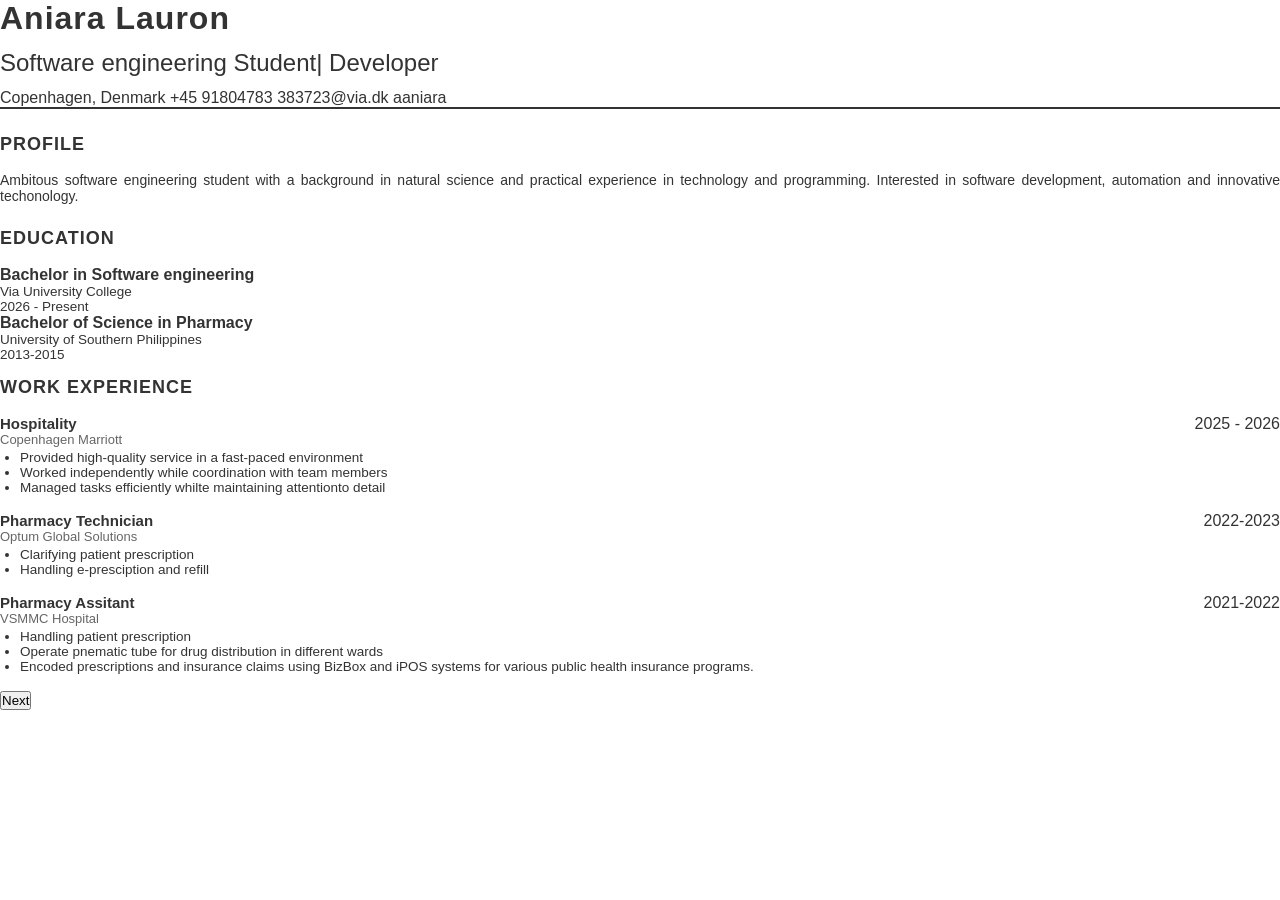
==== index.html @ 1add5328 "change name of resume" ====
<!doctype html>
<html lang="en">
  <head>
    <meta charset="UTF-8" />
    <meta name="viewport" content="width=device-width, initial-scale=1.0" />
    <title>Resume</title>
    <link rel="stylesheet" href="style.css" />

  <style>
     * { 
      box-sizing: : border-box;
      margin: 0;
      padding: 0;
     }
     
    body {
      font-family: Arial, sans-serif;
      backgroud: #f2f2f2;
      color: #333;
      light-height: 1.5;
    }
    resume {
      width: 210mm;
      min-height: 297mm;
      margin: 30px auto;
      background: white;
      padding: 25px 45px;
      box-shadow: 0 0 10px rgba(0, 0, 0, 0.15)
    }
    /*HEADER*/
    .header {
      border-bottom: 2px solid #333;
      padding-bottom_20px;
      margin-bottom: 25px;
    }
    .header h1 {
      font-size: 32px;
      letter-spacing: 1px;
      margin-bottom: 12px;

    }
    .header h2 {
      font-size; 17px;
      font-weight: normal;
      margin-bottom: 12px;
    }
    .contact {
      font-size: 13px;
      font-weight: normal;
      margin-bottom: 12px;
    }
    .contact {
      font-size: 13px;
      color: #555;
    }
    .contact span{
      margin-right: 15px;
    }
    /*SECTIOND*/
    .section {
      margin-bottom: 24px;
    }
    .section-tittle {
      font-size: 18px;
      text-transform: uppercase;
      letter-spacing: 1px;
      border-bottm: 1px solid #999;
      padding-bottom: 5px;
      margin-bottom: 12px;
    }
    /*PROFILE*/
    .profile {
      font-size: 14px;
      text-align: justify;
  }
/*EXPERIENCE*/
.job {
  margin-bottom: 17px;
}
.job-header {
    display: flex;
    justify-content: space-between;
    margin-bottom: 3px;
}
.job-tittle {
    font-weight: bold;
    font-size: 15px;
}
.company{
    font-size: 13px;
    color: #666;
}
.job ul {
    margin-left: 20px;
    font-size: 13.5px;
}
/*EDUCATION*/
.education {
    margin-bottom: 15px;
}
.education-tittle {
    font-weight: bold;
    font.size: 15px;
}
.education p {
  font-size: 13.5px
}
/*SKILS*/
.skilss {
    display: grid;
    grid-template-colums: 1fr 1fr;
    gap: 8px;
    font-size: 13.5px;
}
/*PROJECT*/
.project {
    margin-bottom: 12px;
}
.project p {
    font-size: 13.5px;
}
/*PRINT*/
@media print {
  body {
    background: white;
  }
.resume {
    margin: 0;
    box-shadow: none;
    width: 210mm;
    min-height: 297mm;
    }
}
 </style>
 </head>
 <body>
    <div class="resume">
      <!--HEADER-->
    <div class="header">
      <h1> Aniara Lauron </h1>
      <h2>Software engineering Student| Developer</h2>

      <div class=""contact">
      <span>Copenhagen, Denmark</span>
      <span>+45 91804783</span>
      <span>383723@via.dk</span>
      <span>aaniara</span>
      </div>
    </div>

    <!--PROFILE-->
    <div class="section">
      <h3 class="section-tittle">Profile</h3>

      <p class="profile">
        Ambitous software engineering student with a background in natural science and practical experience in technology and programming.
        Interested in software development, automation and innovative techonology.
      </p>
    </div>
    <!--EDUCATION-->
    <div class="section">
      <h3 class="section-tittle">Education</h3>

      <div class="education">
        <div class="education-tittle">
          Bachelor in Software engineering
    </div>
    <p>Via University College</p>
    <p>2026 - Present</p>

    <div class="education">
      <div class="education-tittle">
        Bachelor of Science in Pharmacy
    </div>
    <p>University of Southern Philippines</p>
    <p>2013-2015</p>
    </div>
    </div>
    
    <!--EXPERIENCE-->
    <div class="section">
      <h3 class="section-tittle">Work experience</h3>
    
      <div class="job">
        <div class="job-header">
          <div>
            <div class="job-tittle">Hospitality</div>
            <div class="company">Copenhagen Marriott</div>
            </div>
            <div class="date">
                2025 - 2026
                </div>
              </div>
              <ul>
                <li>Provided high-quality service in a fast-paced environment</li>
                <li>Worked independently while coordination with team members</li>
                <li>Managed tasks efficiently whilte maintaining attentionto detail</li>
              </ul>
              </div>

          <div class="job">
            <div class="job-header">
            <div>
          <div class="job-tittle">Pharmacy Technician</div>
          <div class="company">Optum Global Solutions</div>
          </div>
          <div class="date">
              2022-2023
        </div>
        </div>
        <ul>
          <li>Clarifying patient prescription</li>
          <li>Handling e-presciption and refill</li>
        </ul>
      </div>
   <div class="job">
            <div class="job-header">
            <div>
          <div class="job-tittle">Pharmacy Assitant</div>
          <div class="company">VSMMC Hospital</div>
          </div>
          <div class="date">
              2021-2022
        </div>
        </div>
        <ul>
          <li>Handling patient prescription</li>
          <li>Operate pnematic tube for drug distribution in different wards</li>
          <li> Encoded prescriptions and insurance claims using BizBox and iPOS systems for various public health insurance programs.</li>
        </ul>
      </div>
      <a href="page2.html"><button type="button">Next</button></a>
    </style>
  </head>
  </body>
</html>
---- style.css ----
.project-list {
  display: flex;
  flex-direction: column;
  gap: 20px;
}

.project {
  padding: 20px;
  border: 1px solid #ccc;
  border-radius: 10px;
  background: white;
}

.project h2 {
  margin-bottom: 8px;
}

.project p {
  margin-bottom: 8px;
}
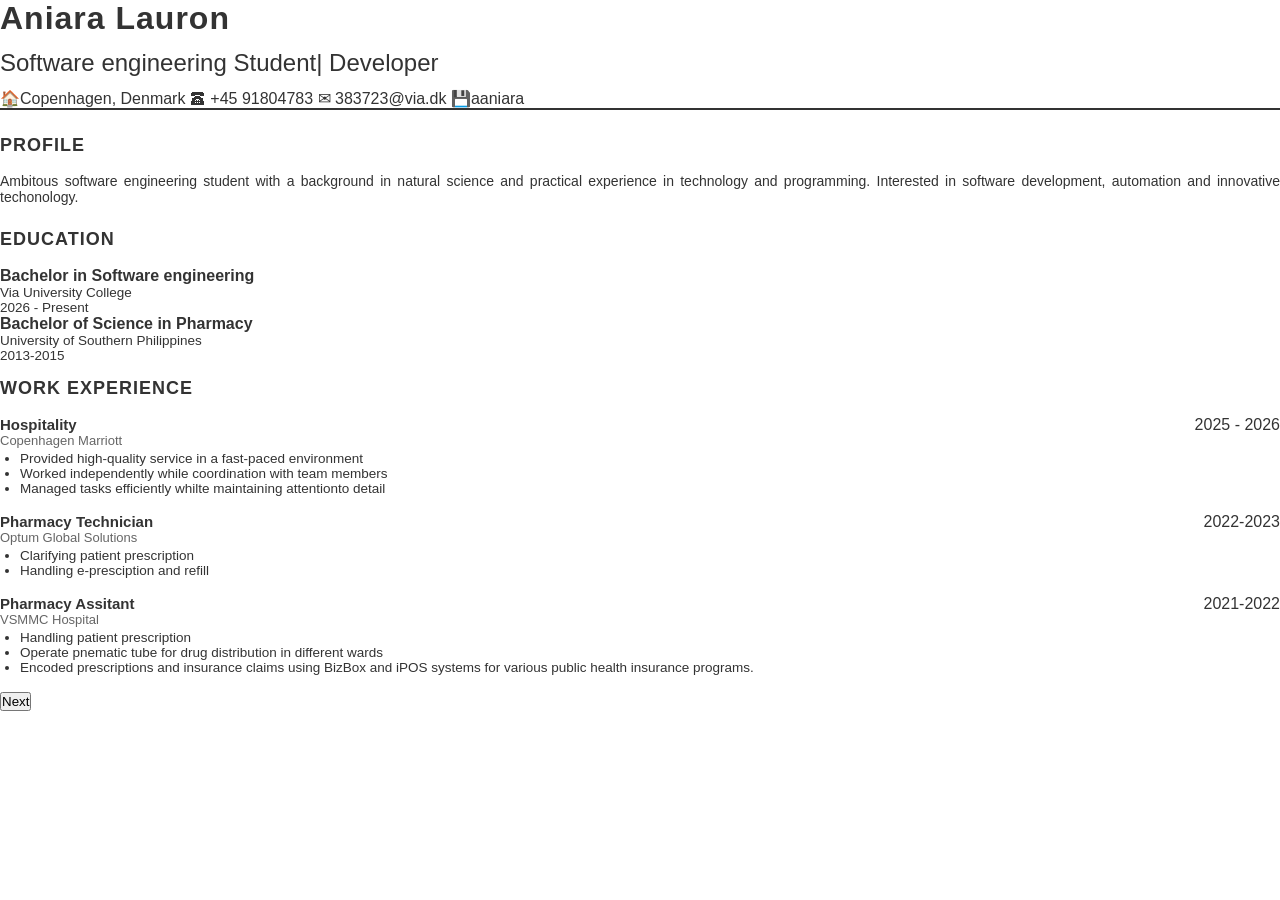
==== commit 127e9310: "Change emojis" ====
--- a/index.html
+++ b/index.html
@@ -141,10 +141,10 @@
       <h2>Software engineering Student| Developer</h2>
 
       <div class=""contact">
-      <span>Copenhagen, Denmark</span>
-      <span>+45 91804783</span>
-      <span>383723@via.dk</span>
-      <span>aaniara</span>
+      <span>🏠Copenhagen, Denmark</span>
+      <span>🕿 +45 91804783</span>
+      <span>✉ 383723@via.dk</span>
+      <span>💾aaniara</span>
       </div>
     </div>
 
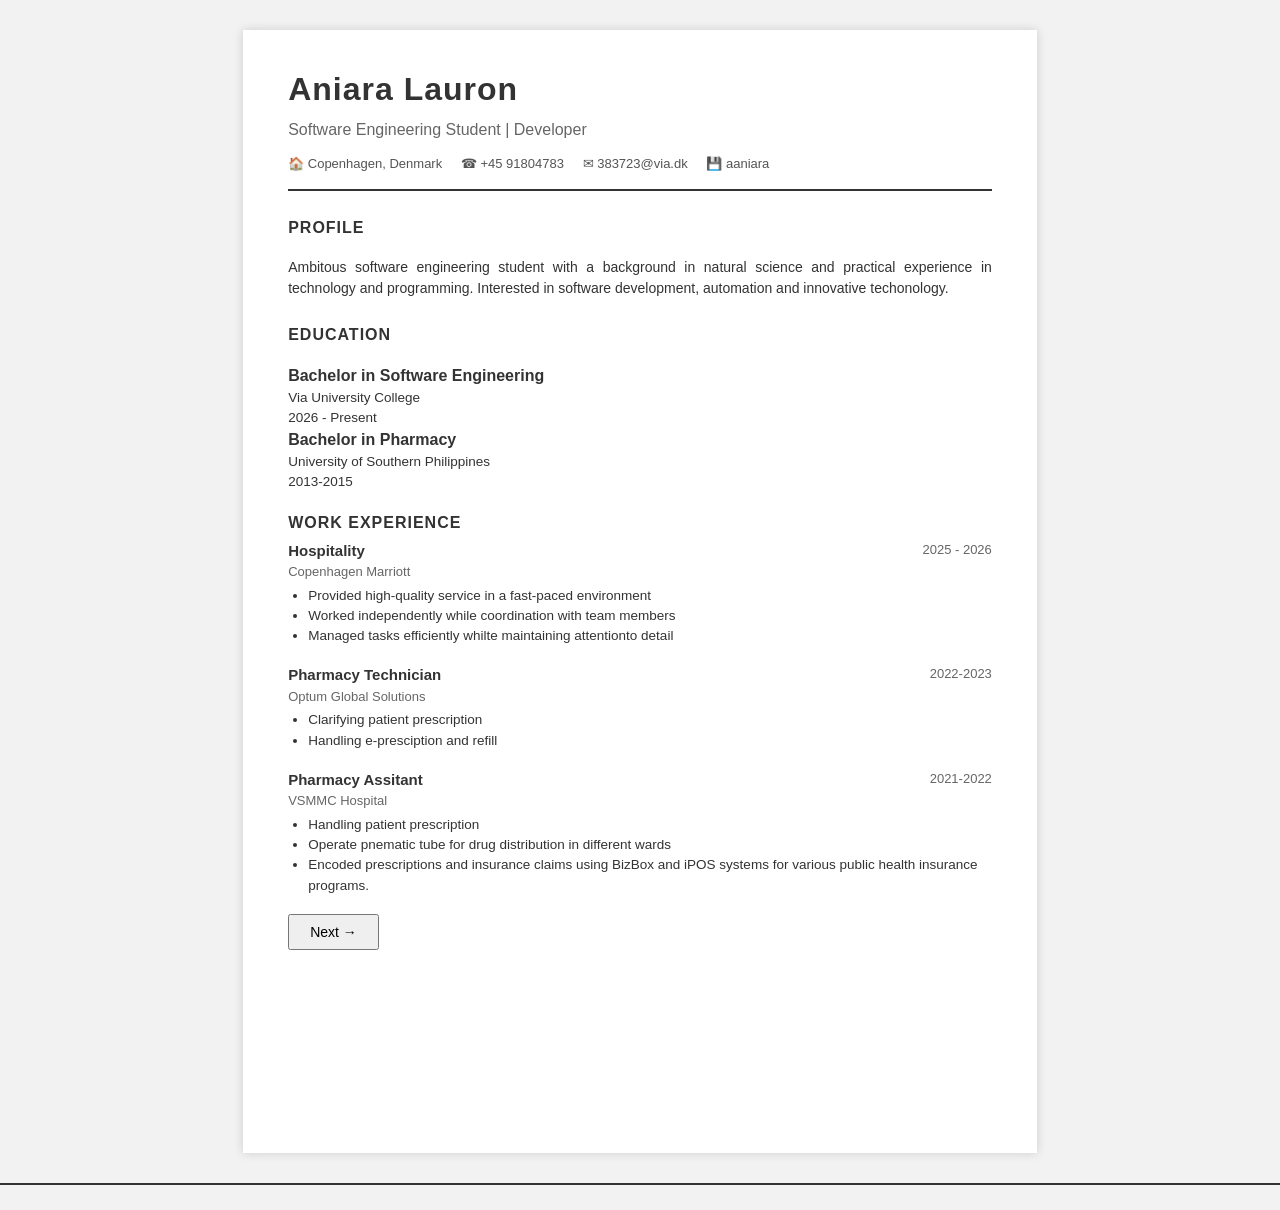
==== commit 047a8f21: "Pages upgrades" ====
--- a/index.html
+++ b/index.html
@@ -30,7 +30,7 @@
     /*HEADER*/
     .header {
       border-bottom: 2px solid #333;
-      padding-bottom_20px;
+      padding-bottom 20px;
       margin-bottom: 25px;
     }
     .header h1 {
@@ -40,23 +40,23 @@
 
     }
     .header h2 {
-      font-size; 17px;
+      font-size; 18px;
       font-weight: normal;
       margin-bottom: 12px;
     }
-    .contact {
-      font-size: 13px;
-      font-weight: normal;
-      margin-bottom: 12px;
+
+    .header h3 {
+      font-size: 16px;
     }
     .contact {
       font-size: 13px;
       color: #555;
+      margin-bottom: 12px;
     }
     .contact span{
       margin-right: 15px;
     }
-    /*SECTIOND*/
+    /*SECTION*/
     .section {
       margin-bottom: 24px;
     }
@@ -106,7 +106,7 @@
   font-size: 13.5px
 }
 /*SKILS*/
-.skilss {
+.skills {
     display: grid;
     grid-template-colums: 1fr 1fr;
     gap: 8px;
@@ -119,6 +119,12 @@
 .project p {
     font-size: 13.5px;
 }
+ /*BUTTON*/
+ button {
+    padding: 8px 20px;
+    font-size: 14px;
+    cursor: pointer;
+ }
 /*PRINT*/
 @media print {
   body {
@@ -137,16 +143,25 @@
     <div class="resume">
       <!--HEADER-->
     <div class="header">
-      <h1> Aniara Lauron </h1>
-      <h2>Software engineering Student| Developer</h2>
-
-      <div class=""contact">
-      <span>🏠Copenhagen, Denmark</span>
-      <span>🕿 +45 91804783</span>
-      <span>✉ 383723@via.dk</span>
-      <span>💾aaniara</span>
-      </div>
-    </div>
+     <body>
+
+<div class="page">
+
+    <header>
+        <h1>Aniara Lauron</h1>
+        <p class="subtitle">
+            Software Engineering Student | Developer
+        </p>
+
+        <div class="contact">
+            <span>🏠 Copenhagen, Denmark</span>
+            <span>☎ +45 91804783</span>
+            <span>✉ 383723@via.dk</span>
+            <span>💾 aaniara</span>
+        </div>
+    </header>
+
+    <div class="top-line"></div>
 
     <!--PROFILE-->
     <div class="section">
@@ -163,14 +178,14 @@
 
       <div class="education">
         <div class="education-tittle">
-          Bachelor in Software engineering
+          Bachelor in Software Engineering
     </div>
     <p>Via University College</p>
     <p>2026 - Present</p>
 
     <div class="education">
       <div class="education-tittle">
-        Bachelor of Science in Pharmacy
+        Bachelor in Pharmacy
     </div>
     <p>University of Southern Philippines</p>
     <p>2013-2015</p>
@@ -179,12 +194,12 @@
     
     <!--EXPERIENCE-->
     <div class="section">
-      <h3 class="section-tittle">Work experience</h3>
+      <h3 class="section-title">Work experience</h3>
     
       <div class="job">
         <div class="job-header">
           <div>
-            <div class="job-tittle">Hospitality</div>
+            <div class="job-title">Hospitality</div>
             <div class="company">Copenhagen Marriott</div>
             </div>
             <div class="date">
@@ -201,7 +216,7 @@
           <div class="job">
             <div class="job-header">
             <div>
-          <div class="job-tittle">Pharmacy Technician</div>
+          <div class="job-title">Pharmacy Technician</div>
           <div class="company">Optum Global Solutions</div>
           </div>
           <div class="date">
@@ -216,7 +231,7 @@
    <div class="job">
             <div class="job-header">
             <div>
-          <div class="job-tittle">Pharmacy Assitant</div>
+          <div class="job-title">Pharmacy Assitant</div>
           <div class="company">VSMMC Hospital</div>
           </div>
           <div class="date">
@@ -229,8 +244,10 @@
           <li> Encoded prescriptions and insurance claims using BizBox and iPOS systems for various public health insurance programs.</li>
         </ul>
       </div>
-      <a href="page2.html"><button type="button">Next</button></a>
-    </style>
-  </head>
+      <link rel="stylesheet" href="style.css">
+      <a href="page2.html">
+        <button type="button">Next →</button>
+    </a>
+    </div>
   </body>
 </html>
--- a/style.css
+++ b/style.css
@@ -1,20 +1,222 @@
-.project-list {
-  display: flex;
-  flex-direction: column;
-  gap: 20px;
-}
+* {
+  box-sizing: border-box;
+  margin: 0;
+  padding: 0;
+  }
+
+body {
+font-family: Arial, sans-serif;
+background: #f2f2f2;
+color: #333;
+line-height: 1.5;
+}
+
+/* MAIN PAGE */
+.page {
+width: 210mm;
+min-height: 297mm;
+margin: 30px auto;
+padding: 35px 45px;
+background: white;
+box-shadow: 0 0 10px rgba(0, 0, 0, 0.15);
+}
+
+/* HEADER */
+
+.page header {
+margin-bottom: 15px;
+}
+
+.page header h1 {
+font-size: 32px;
+letter-spacing: 1px;
+margin-bottom: 5px;
+}
+
+.subtitle {
+font-size: 16px;
+color: #666;
+}
+
+/* LINES */
+
+.top-line {
+border-bottom: 2px solid #333;
+margin-bottom: 25px;
+}
+
+.section-line {
+border-bottom: 1px solid #999;
+margin-bottom: 15px;
+}
+
+.bottom-line {
+border-bottom: 1px solid #999;
+margin-top: 25px;
+margin-bottom: 15px;
+}
+
+/* SECTION TITLES */
+
+.section-title {
+font-size: 18px;
+text-transform: uppercase;
+letter-spacing: 1px;
+margin-bottom: 5px;
+}
+
+/* PROFILE */
+
+.profile {
+font-size: 14px;
+text-align: justify;
+}
+
+/* CONTACT */
+
+.contact {
+font-size: 13px;
+color: #555;
+margin-top: 12px;
+}
+
+.contact span {
+margin-right: 15px;
+}
+
+/* EDUCATION */
+
+.education {
+margin-bottom: 18px;
+}
+
+.education-title {
+font-weight: bold;
+font-size: 15px;
+}
+
+.education p {
+font-size: 13.5px;
+}
+
+/* EXPERIENCE */
+
+.job {
+margin-bottom: 18px;
+}
+
+.job-header {
+display: flex;
+justify-content: space-between;
+margin-bottom: 4px;
+}
+
+.job-title {
+font-weight: bold;
+font-size: 15px;
+}
+
+.company {
+font-size: 13px;
+color: #666;
+}
+
+.date {
+font-size: 13px;
+color: #666;
+}
+
+.job ul {
+margin-left: 20px;
+font-size: 13.5px;
+}
+
+/* PROJECTS */
 
 .project {
-  padding: 20px;
-  border: 1px solid #ccc;
-  border-radius: 10px;
-  background: white;
-}
-
-.project h2 {
-  margin-bottom: 8px;
-}
-
-.project p {
-  margin-bottom: 8px;
-}
+margin-bottom: 20px;
+}
+
+.project h3 {
+font-size: 16px;
+margin-bottom: 4px;
+}
+
+.technologies {
+font-size: 13px;
+margin-bottom: 5px;
+}
+
+.project ul {
+margin-left: 20px;
+font-size: 13.5px;
+}
+
+.project li {
+margin-bottom: 3px;
+}
+
+/* NAVIGATION */
+
+.navigation {
+display: flex;
+justify-content: space-between;
+margin-top: 15px;
+}
+
+.nav-button {
+display: inline-block;
+padding: 8px 18px;
+border: 1px solid #333;
+color: #333;
+text-decoration: none;
+font-size: 14px;
+}
+
+.nav-button:hover {
+background: #333;
+color: white;
+}
+
+/* PRINT */
+
+@media print {
+
+```
+body {
+    background: white;
+}
+
+.page {
+    margin: 0;
+    box-shadow: none;
+    width: 210mm;
+    min-height: 297mm;
+}
+
+.navigation {
+    display: none;
+}
+
+.skills-list,
+.experience-list {
+margin-left: 20px;
+font-size: 13.5px;
+}
+.page3 .section {
+    margin-bottom: 35px;
+}
+
+.skills-list li,
+.experience-list li {
+margin-bottom: 10px;
+}
+
+.skills-list strong,
+.experience-list strong {
+font-weight: bold;
+}
+
+```
+
+}
--- a/style.css
+++ b/style.css
@@ -1,20 +1,222 @@
-.project-list {
-  display: flex;
-  flex-direction: column;
-  gap: 20px;
-}
+* {
+  box-sizing: border-box;
+  margin: 0;
+  padding: 0;
+  }
+
+body {
+font-family: Arial, sans-serif;
+background: #f2f2f2;
+color: #333;
+line-height: 1.5;
+}
+
+/* MAIN PAGE */
+.page {
+width: 210mm;
+min-height: 297mm;
+margin: 30px auto;
+padding: 35px 45px;
+background: white;
+box-shadow: 0 0 10px rgba(0, 0, 0, 0.15);
+}
+
+/* HEADER */
+
+.page header {
+margin-bottom: 15px;
+}
+
+.page header h1 {
+font-size: 32px;
+letter-spacing: 1px;
+margin-bottom: 5px;
+}
+
+.subtitle {
+font-size: 16px;
+color: #666;
+}
+
+/* LINES */
+
+.top-line {
+border-bottom: 2px solid #333;
+margin-bottom: 25px;
+}
+
+.section-line {
+border-bottom: 1px solid #999;
+margin-bottom: 15px;
+}
+
+.bottom-line {
+border-bottom: 1px solid #999;
+margin-top: 25px;
+margin-bottom: 15px;
+}
+
+/* SECTION TITLES */
+
+.section-title {
+font-size: 18px;
+text-transform: uppercase;
+letter-spacing: 1px;
+margin-bottom: 5px;
+}
+
+/* PROFILE */
+
+.profile {
+font-size: 14px;
+text-align: justify;
+}
+
+/* CONTACT */
+
+.contact {
+font-size: 13px;
+color: #555;
+margin-top: 12px;
+}
+
+.contact span {
+margin-right: 15px;
+}
+
+/* EDUCATION */
+
+.education {
+margin-bottom: 18px;
+}
+
+.education-title {
+font-weight: bold;
+font-size: 15px;
+}
+
+.education p {
+font-size: 13.5px;
+}
+
+/* EXPERIENCE */
+
+.job {
+margin-bottom: 18px;
+}
+
+.job-header {
+display: flex;
+justify-content: space-between;
+margin-bottom: 4px;
+}
+
+.job-title {
+font-weight: bold;
+font-size: 15px;
+}
+
+.company {
+font-size: 13px;
+color: #666;
+}
+
+.date {
+font-size: 13px;
+color: #666;
+}
+
+.job ul {
+margin-left: 20px;
+font-size: 13.5px;
+}
+
+/* PROJECTS */
 
 .project {
-  padding: 20px;
-  border: 1px solid #ccc;
-  border-radius: 10px;
-  background: white;
-}
-
-.project h2 {
-  margin-bottom: 8px;
-}
-
-.project p {
-  margin-bottom: 8px;
-}
+margin-bottom: 20px;
+}
+
+.project h3 {
+font-size: 16px;
+margin-bottom: 4px;
+}
+
+.technologies {
+font-size: 13px;
+margin-bottom: 5px;
+}
+
+.project ul {
+margin-left: 20px;
+font-size: 13.5px;
+}
+
+.project li {
+margin-bottom: 3px;
+}
+
+/* NAVIGATION */
+
+.navigation {
+display: flex;
+justify-content: space-between;
+margin-top: 15px;
+}
+
+.nav-button {
+display: inline-block;
+padding: 8px 18px;
+border: 1px solid #333;
+color: #333;
+text-decoration: none;
+font-size: 14px;
+}
+
+.nav-button:hover {
+background: #333;
+color: white;
+}
+
+/* PRINT */
+
+@media print {
+
+```
+body {
+    background: white;
+}
+
+.page {
+    margin: 0;
+    box-shadow: none;
+    width: 210mm;
+    min-height: 297mm;
+}
+
+.navigation {
+    display: none;
+}
+
+.skills-list,
+.experience-list {
+margin-left: 20px;
+font-size: 13.5px;
+}
+.page3 .section {
+    margin-bottom: 35px;
+}
+
+.skills-list li,
+.experience-list li {
+margin-bottom: 10px;
+}
+
+.skills-list strong,
+.experience-list strong {
+font-weight: bold;
+}
+
+```
+
+}
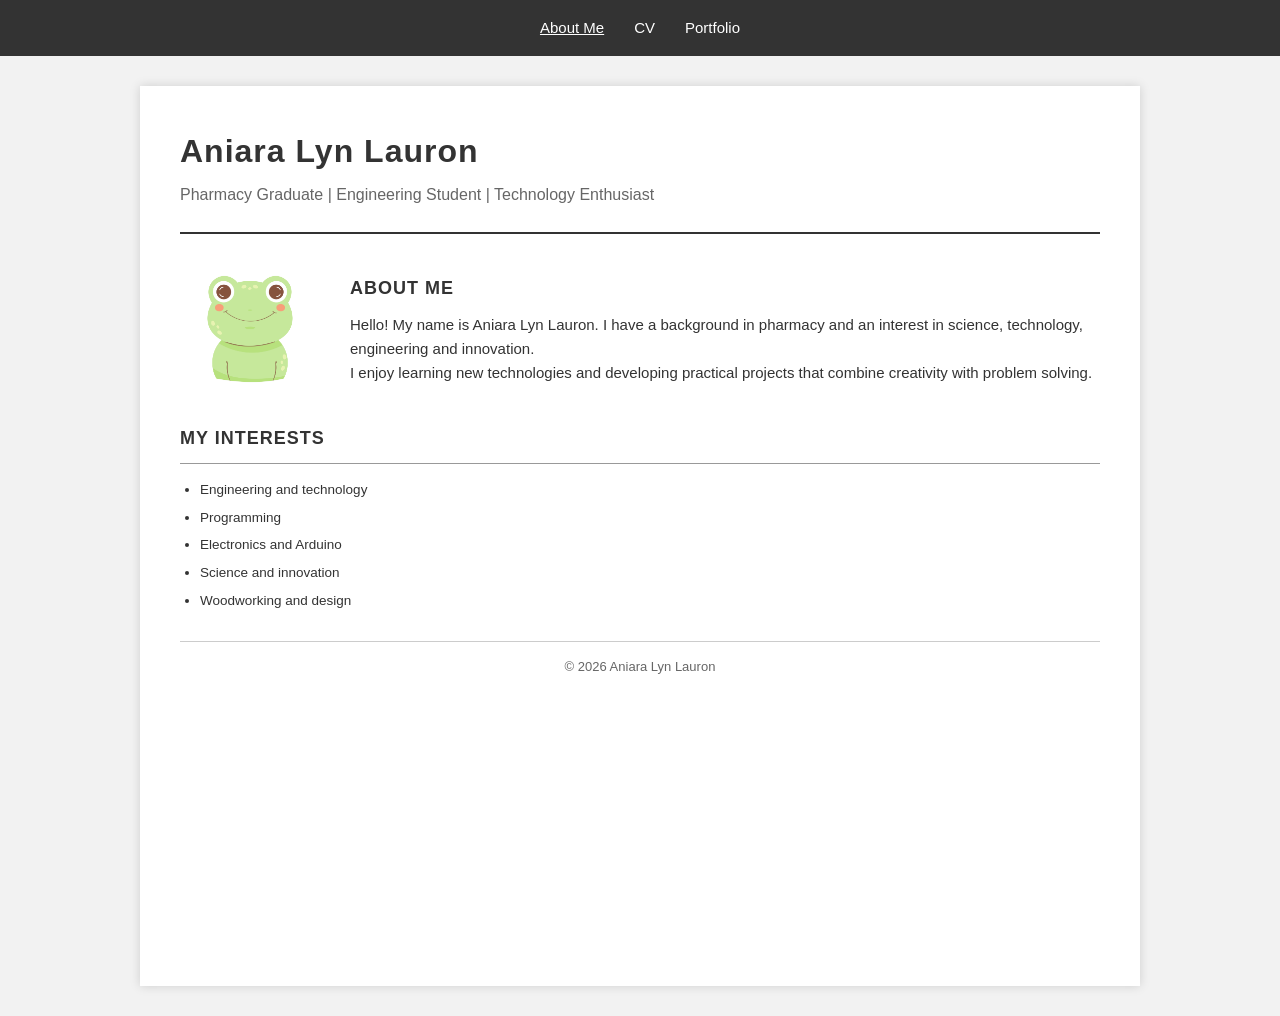
==== commit 4495abdc: "images updated" ====
--- a/index.html
+++ b/index.html
@@ -3,251 +3,72 @@
   <head>
     <meta charset="UTF-8" />
     <meta name="viewport" content="width=device-width, initial-scale=1.0" />
-    <title>Resume</title>
+
+    <title>About Me - Aniara Lauron</title>
+
     <link rel="stylesheet" href="style.css" />
+  </head>
 
-  <style>
-     * { 
-      box-sizing: : border-box;
-      margin: 0;
-      padding: 0;
-     }
-     
-    body {
-      font-family: Arial, sans-serif;
-      backgroud: #f2f2f2;
-      color: #333;
-      light-height: 1.5;
-    }
-    resume {
-      width: 210mm;
-      min-height: 297mm;
-      margin: 30px auto;
-      background: white;
-      padding: 25px 45px;
-      box-shadow: 0 0 10px rgba(0, 0, 0, 0.15)
-    }
-    /*HEADER*/
-    .header {
-      border-bottom: 2px solid #333;
-      padding-bottom 20px;
-      margin-bottom: 25px;
-    }
-    .header h1 {
-      font-size: 32px;
-      letter-spacing: 1px;
-      margin-bottom: 12px;
+  <body>
+    <nav class="navbar">
+      <ul>
+        <li>
+          <a href="index.html" class="active">About Me</a>
+        </li>
+        <li>
+          <a href="cv.html">CV</a>
+        </li>
+        <li>
+          <a href="portfolio.html">Portfolio</a>
+        </li>
+      </ul>
+    </nav>
 
-    }
-    .header h2 {
-      font-size; 18px;
-      font-weight: normal;
-      margin-bottom: 12px;
-    }
+    <main class="page">
+      <header>
+        <h1>Aniara Lyn Lauron</h1>
 
-    .header h3 {
-      font-size: 16px;
-    }
-    .contact {
-      font-size: 13px;
-      color: #555;
-      margin-bottom: 12px;
-    }
-    .contact span{
-      margin-right: 15px;
-    }
-    /*SECTION*/
-    .section {
-      margin-bottom: 24px;
-    }
-    .section-tittle {
-      font-size: 18px;
-      text-transform: uppercase;
-      letter-spacing: 1px;
-      border-bottm: 1px solid #999;
-      padding-bottom: 5px;
-      margin-bottom: 12px;
-    }
-    /*PROFILE*/
-    .profile {
-      font-size: 14px;
-      text-align: justify;
-  }
-/*EXPERIENCE*/
-.job {
-  margin-bottom: 17px;
-}
-.job-header {
-    display: flex;
-    justify-content: space-between;
-    margin-bottom: 3px;
-}
-.job-tittle {
-    font-weight: bold;
-    font-size: 15px;
-}
-.company{
-    font-size: 13px;
-    color: #666;
-}
-.job ul {
-    margin-left: 20px;
-    font-size: 13.5px;
-}
-/*EDUCATION*/
-.education {
-    margin-bottom: 15px;
-}
-.education-tittle {
-    font-weight: bold;
-    font.size: 15px;
-}
-.education p {
-  font-size: 13.5px
-}
-/*SKILS*/
-.skills {
-    display: grid;
-    grid-template-colums: 1fr 1fr;
-    gap: 8px;
-    font-size: 13.5px;
-}
-/*PROJECT*/
-.project {
-    margin-bottom: 12px;
-}
-.project p {
-    font-size: 13.5px;
-}
- /*BUTTON*/
- button {
-    padding: 8px 20px;
-    font-size: 14px;
-    cursor: pointer;
- }
-/*PRINT*/
-@media print {
-  body {
-    background: white;
-  }
-.resume {
-    margin: 0;
-    box-shadow: none;
-    width: 210mm;
-    min-height: 297mm;
-    }
-}
- </style>
- </head>
- <body>
-    <div class="resume">
-      <!--HEADER-->
-    <div class="header">
-     <body>
+        <p class="subtitle">
+          Pharmacy Graduate | Engineering Student | Technology Enthusiast
+        </p>
+      </header>
 
-<div class="page">
+      <div class="top-line"></div>
 
-    <header>
-        <h1>Aniara Lauron</h1>
-        <p class="subtitle">
-            Software Engineering Student | Developer
-        </p>
+      <section class="profile">
+        <img src="images/photo.jpg" alt="Profile photo" class="profile-image" />
 
-        <div class="contact">
-            <span>🏠 Copenhagen, Denmark</span>
-            <span>☎ +45 91804783</span>
-            <span>✉ 383723@via.dk</span>
-            <span>💾 aaniara</span>
+        <div class="profile-text">
+          <h2 class="section-title">About Me</h2>
+
+          <p>
+            Hello! My name is Aniara Lyn Lauron. I have a background in pharmacy
+            and an interest in science, technology, engineering and innovation.
+          </p>
+
+          <p>
+            I enjoy learning new technologies and developing practical projects
+            that combine creativity with problem solving.
+          </p>
         </div>
-    </header>
+      </section>
 
-    <div class="top-line"></div>
+      <section>
+        <h2 class="section-title">My Interests</h2>
 
-    <!--PROFILE-->
-    <div class="section">
-      <h3 class="section-tittle">Profile</h3>
+        <div class="section-line"></div>
 
-      <p class="profile">
-        Ambitous software engineering student with a background in natural science and practical experience in technology and programming.
-        Interested in software development, automation and innovative techonology.
-      </p>
-    </div>
-    <!--EDUCATION-->
-    <div class="section">
-      <h3 class="section-tittle">Education</h3>
-
-      <div class="education">
-        <div class="education-tittle">
-          Bachelor in Software Engineering
-    </div>
-    <p>Via University College</p>
-    <p>2026 - Present</p>
-
-    <div class="education">
-      <div class="education-tittle">
-        Bachelor in Pharmacy
-    </div>
-    <p>University of Southern Philippines</p>
-    <p>2013-2015</p>
-    </div>
-    </div>
-    
-    <!--EXPERIENCE-->
-    <div class="section">
-      <h3 class="section-title">Work experience</h3>
-    
-      <div class="job">
-        <div class="job-header">
-          <div>
-            <div class="job-title">Hospitality</div>
-            <div class="company">Copenhagen Marriott</div>
-            </div>
-            <div class="date">
-                2025 - 2026
-                </div>
-              </div>
-              <ul>
-                <li>Provided high-quality service in a fast-paced environment</li>
-                <li>Worked independently while coordination with team members</li>
-                <li>Managed tasks efficiently whilte maintaining attentionto detail</li>
-              </ul>
-              </div>
-
-          <div class="job">
-            <div class="job-header">
-            <div>
-          <div class="job-title">Pharmacy Technician</div>
-          <div class="company">Optum Global Solutions</div>
-          </div>
-          <div class="date">
-              2022-2023
-        </div>
-        </div>
-        <ul>
-          <li>Clarifying patient prescription</li>
-          <li>Handling e-presciption and refill</li>
+        <ul class="skills-list">
+          <li>Engineering and technology</li>
+          <li>Programming</li>
+          <li>Electronics and Arduino</li>
+          <li>Science and innovation</li>
+          <li>Woodworking and design</li>
         </ul>
-      </div>
-   <div class="job">
-            <div class="job-header">
-            <div>
-          <div class="job-title">Pharmacy Assitant</div>
-          <div class="company">VSMMC Hospital</div>
-          </div>
-          <div class="date">
-              2021-2022
-        </div>
-        </div>
-        <ul>
-          <li>Handling patient prescription</li>
-          <li>Operate pnematic tube for drug distribution in different wards</li>
-          <li> Encoded prescriptions and insurance claims using BizBox and iPOS systems for various public health insurance programs.</li>
-        </ul>
-      </div>
-      <link rel="stylesheet" href="style.css">
-      <a href="page2.html">
-        <button type="button">Next →</button>
-    </a>
-    </div>
+      </section>
+      <footer>
+        <p>&copy; 2026 Aniara Lyn Lauron</p>
+      </footer>
+    </main>
   </body>
 </html>
--- a/style.css
+++ b/style.css
@@ -1,222 +1,371 @@
+/* =========================
+   RESET
+========================= */
+
 * {
   box-sizing: border-box;
   margin: 0;
   padding: 0;
-  }
+}
+
+html {
+  scroll-behavior: smooth;
+}
 
 body {
-font-family: Arial, sans-serif;
-background: #f2f2f2;
-color: #333;
-line-height: 1.5;
-}
-
-/* MAIN PAGE */
+  font-family: Arial, sans-serif;
+  background: #f2f2f2;
+  color: #333;
+  line-height: 1.6;
+}
+
+/* =========================
+   NAVIGATION
+========================= */
+
+.navbar {
+  background: #333;
+  padding: 15px 20px;
+}
+
+.navbar ul {
+  list-style: none;
+  display: flex;
+  justify-content: center;
+  gap: 30px;
+}
+
+.navbar a {
+  color: white;
+  text-decoration: none;
+  font-size: 15px;
+}
+
+.navbar a:hover,
+.navbar a.active {
+  text-decoration: underline;
+}
+
+/* =========================
+   MAIN PAGE
+========================= */
+
 .page {
-width: 210mm;
-min-height: 297mm;
-margin: 30px auto;
-padding: 35px 45px;
-background: white;
-box-shadow: 0 0 10px rgba(0, 0, 0, 0.15);
-}
-
-/* HEADER */
-
-.page header {
-margin-bottom: 15px;
-}
-
-.page header h1 {
-font-size: 32px;
-letter-spacing: 1px;
-margin-bottom: 5px;
+  width: 90%;
+  max-width: 1000px;
+  min-height: 100vh;
+  margin: 30px auto;
+  padding: 40px;
+  background: white;
+  box-shadow: 0 0 10px rgba(0, 0, 0, 0.15);
+}
+
+/* =========================
+   HEADER
+========================= */
+
+header {
+  margin-bottom: 25px;
+}
+
+header h1 {
+  font-size: 32px;
+  letter-spacing: 1px;
+  margin-bottom: 5px;
 }
 
 .subtitle {
-font-size: 16px;
-color: #666;
-}
-
-/* LINES */
+  font-size: 16px;
+  color: #666;
+}
+
+/* =========================
+   LINES
+========================= */
 
 .top-line {
-border-bottom: 2px solid #333;
-margin-bottom: 25px;
+  border-bottom: 2px solid #333;
+  margin-bottom: 25px;
 }
 
 .section-line {
-border-bottom: 1px solid #999;
-margin-bottom: 15px;
+  border-bottom: 1px solid #999;
+  margin-bottom: 15px;
 }
 
 .bottom-line {
-border-bottom: 1px solid #999;
-margin-top: 25px;
-margin-bottom: 15px;
-}
-
-/* SECTION TITLES */
+  border-bottom: 1px solid #999;
+  margin-top: 25px;
+  margin-bottom: 15px;
+}
+
+/* =========================
+   SECTION TITLES
+========================= */
 
 .section-title {
-font-size: 18px;
-text-transform: uppercase;
-letter-spacing: 1px;
-margin-bottom: 5px;
-}
-
-/* PROFILE */
+  font-size: 18px;
+  text-transform: uppercase;
+  letter-spacing: 1px;
+  margin-bottom: 10px;
+}
+
+/* =========================
+   INDEX
+========================= */
 
 .profile {
-font-size: 14px;
-text-align: justify;
-}
-
-/* CONTACT */
+  display: flex;
+  align-items: center;
+  gap: 30px;
+  margin-bottom: 25px;
+}
+
+.profile-image {
+  width: 140px;
+  height: 140px;
+  object-fit: cover;
+  border-radius: 50%;
+}
+
+.profile-text {
+  flex: 1;
+}
+
+.profile-text p {
+  font-size: 15px;
+}
+
+/* =========================
+   CONTACT
+========================= */
 
 .contact {
-font-size: 13px;
-color: #555;
-margin-top: 12px;
+  font-size: 13px;
+  color: #555;
+  margin-top: 12px;
 }
 
 .contact span {
-margin-right: 15px;
-}
-
-/* EDUCATION */
+  margin-right: 15px;
+}
+
+/* =========================
+   EDUCATION
+========================= */
 
 .education {
-margin-bottom: 18px;
+  margin-bottom: 18px;
 }
 
 .education-title {
-font-weight: bold;
-font-size: 15px;
+  font-weight: bold;
+  font-size: 15px;
 }
 
 .education p {
-font-size: 13.5px;
-}
-
-/* EXPERIENCE */
+  font-size: 13.5px;
+}
+
+/* =========================
+   EXPERIENCE
+========================= */
 
 .job {
-margin-bottom: 18px;
+  margin-bottom: 18px;
 }
 
 .job-header {
-display: flex;
-justify-content: space-between;
-margin-bottom: 4px;
+  display: flex;
+  justify-content: space-between;
+  gap: 20px;
+  margin-bottom: 4px;
 }
 
 .job-title {
-font-weight: bold;
-font-size: 15px;
-}
-
-.company {
-font-size: 13px;
-color: #666;
-}
-
+  font-weight: bold;
+  font-size: 15px;
+}
+
+.company,
 .date {
-font-size: 13px;
-color: #666;
+  font-size: 13px;
+  color: #666;
 }
 
 .job ul {
-margin-left: 20px;
-font-size: 13.5px;
-}
-
-/* PROJECTS */
+  margin-left: 20px;
+  font-size: 13.5px;
+}
+
+/* =========================
+   SKILLS
+========================= */
+
+.skills-list {
+  margin-left: 20px;
+  font-size: 13.5px;
+}
+
+.skills-list li {
+  margin-bottom: 6px;
+}
+
+/* =========================
+   PROJECTS
+========================= */
+
+/* GRID is used here */
+.projects-grid {
+  display: grid;
+  grid-template-columns: repeat(2, 1fr);
+  gap: 25px;
+}
 
 .project {
-margin-bottom: 20px;
+  border: 1px solid #ddd;
+  padding: 20px;
+  background: #fafafa;
+}
+
+.project img {
+  width: 100%;
+  height: 180px;
+  object-fit: cover;
+  margin-bottom: 15px;
 }
 
 .project h3 {
-font-size: 16px;
-margin-bottom: 4px;
+  font-size: 18px;
+  margin-bottom: 8px;
+}
+
+.project p {
+  font-size: 14px;
+  margin-bottom: 8px;
 }
 
 .technologies {
-font-size: 13px;
-margin-bottom: 5px;
-}
-
-.project ul {
-margin-left: 20px;
-font-size: 13.5px;
-}
-
-.project li {
-margin-bottom: 3px;
-}
-
-/* NAVIGATION */
-
-.navigation {
-display: flex;
-justify-content: space-between;
-margin-top: 15px;
-}
-
-.nav-button {
-display: inline-block;
-padding: 8px 18px;
-border: 1px solid #333;
-color: #333;
-text-decoration: none;
-font-size: 14px;
-}
-
-.nav-button:hover {
-background: #333;
-color: white;
-}
-
-/* PRINT */
+  font-size: 13px;
+  margin-bottom: 10px;
+}
+
+.project-link {
+  color: #333;
+  font-weight: bold;
+}
+
+/* =========================
+   FOOTER
+========================= */
+
+footer {
+  text-align: center;
+  margin-top: 30px;
+  padding-top: 15px;
+  border-top: 1px solid #ccc;
+  font-size: 13px;
+  color: #666;
+}
+
+/* =========================
+   RESPONSIVE - TABLET
+   768px
+========================= */
+
+@media (max-width: 768px) {
+  .page {
+    width: 95%;
+    padding: 30px;
+    margin: 20px auto;
+  }
+
+  .projects-grid {
+    grid-template-columns: 1fr;
+  }
+
+  .profile {
+    gap: 20px;
+  }
+
+  .navbar ul {
+    gap: 20px;
+  }
+}
+
+/* =========================
+   RESPONSIVE - MOBILE
+   375px
+========================= */
+
+@media (max-width: 375px) {
+  body {
+    background: white;
+  }
+
+  .navbar {
+    padding: 12px;
+  }
+
+  .navbar ul {
+    flex-direction: column;
+    align-items: center;
+    gap: 10px;
+  }
+
+  .page {
+    width: 90%;
+    margin: 0;
+    padding: 20px;
+    box-shadow: none;
+    max-width: 1000px;
+  }
+
+  header h1 {
+    font-size: 26px;
+  }
+
+  .profile {
+    flex-direction: column;
+    text-align: center;
+  }
+
+  .profile-image {
+    width: 110px;
+    height: 110px;
+  }
+
+  .job-header {
+    flex-direction: column;
+    gap: 0;
+  }
+
+  .projects-grid {
+    display: grid;
+    grid-template-columns: repeat(2, 1fr);
+  }
+
+  .project img {
+    height: 160px;
+  }
+}
+
+/* =========================
+   PRINT
+========================= */
 
 @media print {
-
-```
-body {
+  body {
     background: white;
-}
-
-.page {
+  }
+
+  .page {
+    width: 100%;
     margin: 0;
     box-shadow: none;
-    width: 210mm;
-    min-height: 297mm;
-}
-
-.navigation {
+  }
+
+  .navbar {
     display: none;
-}
-
-.skills-list,
-.experience-list {
-margin-left: 20px;
-font-size: 13.5px;
-}
-.page3 .section {
-    margin-bottom: 35px;
-}
-
-.skills-list li,
-.experience-list li {
-margin-bottom: 10px;
-}
-
-.skills-list strong,
-.experience-list strong {
-font-weight: bold;
-}
-
-```
-
-}
+  }
+}
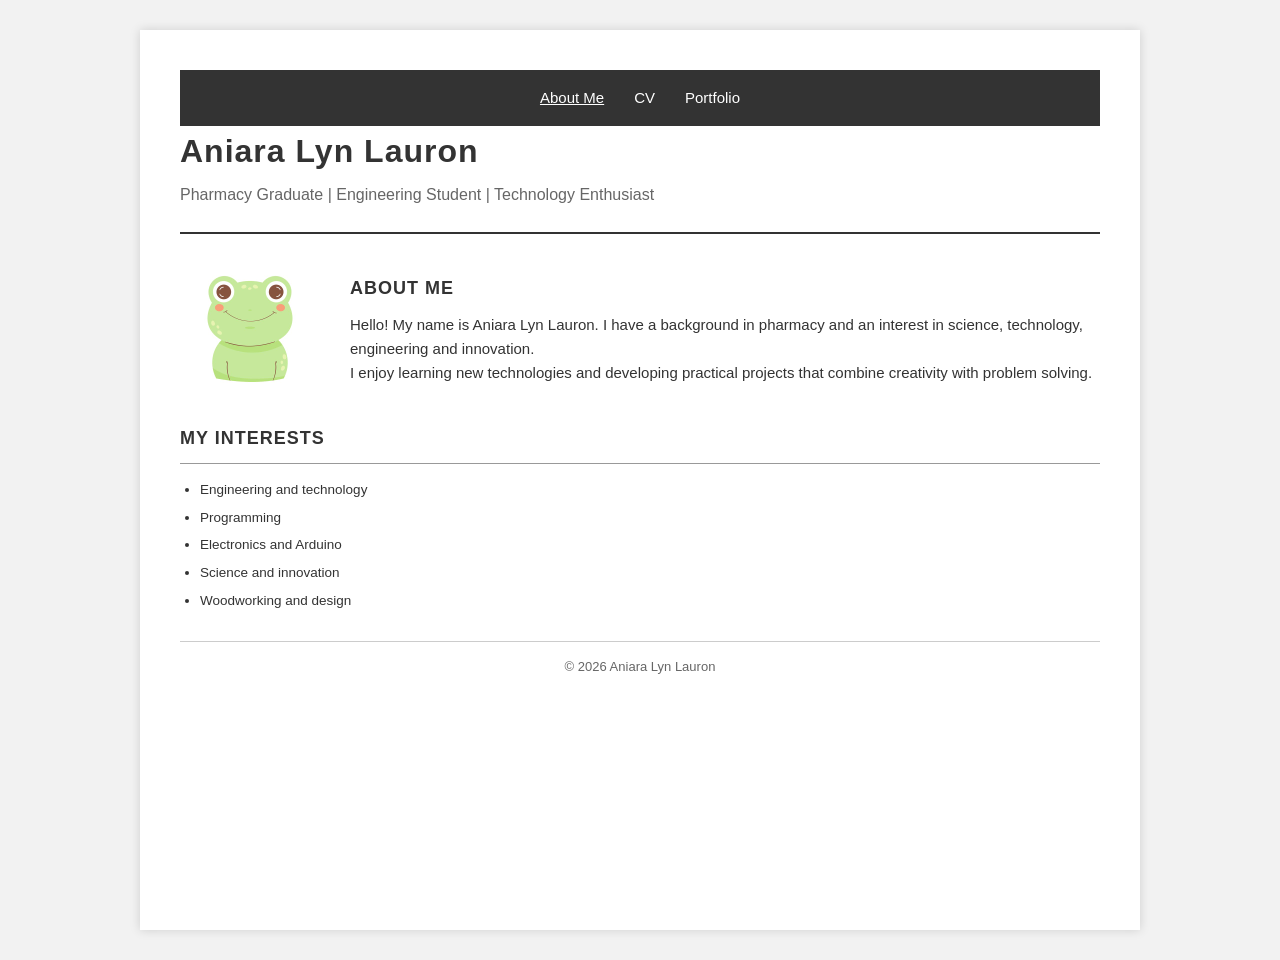
==== commit 1b931f42: "revision" ====
--- a/index.html
+++ b/index.html
@@ -1,74 +1,61 @@
 <!doctype html>
 <html lang="en">
   <head>
-    <meta charset="UTF-8" />
-    <meta name="viewport" content="width=device-width, initial-scale=1.0" />
+    <meta charset="UTF-8">
+    <meta name="viewport" content="width=device-width, initial-scale=1.0">
 
     <title>About Me - Aniara Lauron</title>
 
-    <link rel="stylesheet" href="style.css" />
+    <link rel="stylesheet" href="style.css">
   </head>
 
   <body>
-    <nav class="navbar">
-      <ul>
-        <li>
-          <a href="index.html" class="active">About Me</a>
-        </li>
-        <li>
-          <a href="cv.html">CV</a>
-        </li>
-        <li>
-          <a href="portfolio.html">Portfolio</a>
-        </li>
-      </ul>
-    </nav>
-
-    <main class="page">
+    <div class="page">
       <header>
+        <nav class="navbar">
+          <ul>
+            <li><a href="index.html" class="active">About Me</a></li>
+            <li><a href="cv.html">CV</a></li>
+            <li><a href="portfolio.html">Portfolio</a></li>
+          </ul>
+        </nav>
         <h1>Aniara Lyn Lauron</h1>
-
-        <p class="subtitle">
-          Pharmacy Graduate | Engineering Student | Technology Enthusiast
-        </p>
+        <p class="subtitle">Pharmacy Graduate | Engineering Student | Technology Enthusiast</p>
       </header>
 
-      <div class="top-line"></div>
+      <main>
+        <div class="top-line"></div>
+        <section class="profile">
+          <img src="images/photo.jpg" alt="Profile photo" class="profile-image">
+          <div class="profile-text">
+            <h2 class="section-title">About Me</h2>
+            <p>
+              Hello! My name is Aniara Lyn Lauron. I have a background in pharmacy
+              and an interest in science, technology, engineering and innovation.
+            </p>
+            <p>
+              I enjoy learning new technologies and developing practical projects
+              that combine creativity with problem solving.
+            </p>
+          </div>
+        </section>
 
-      <section class="profile">
-        <img src="images/photo.jpg" alt="Profile photo" class="profile-image" />
+        <section>
+          <h2 class="section-title">My Interests</h2>
+          <div class="section-line"></div>
+          <ul class="skills-list">
+            <li>Engineering and technology</li>
+            <li>Programming</li>
+            <li>Electronics and Arduino</li>
+            <li>Science and innovation</li>
+            <li>Woodworking and design</li>
+          </ul>
+        </section>
+      </main>
 
-        <div class="profile-text">
-          <h2 class="section-title">About Me</h2>
-
-          <p>
-            Hello! My name is Aniara Lyn Lauron. I have a background in pharmacy
-            and an interest in science, technology, engineering and innovation.
-          </p>
-
-          <p>
-            I enjoy learning new technologies and developing practical projects
-            that combine creativity with problem solving.
-          </p>
-        </div>
-      </section>
-
-      <section>
-        <h2 class="section-title">My Interests</h2>
-
-        <div class="section-line"></div>
-
-        <ul class="skills-list">
-          <li>Engineering and technology</li>
-          <li>Programming</li>
-          <li>Electronics and Arduino</li>
-          <li>Science and innovation</li>
-          <li>Woodworking and design</li>
-        </ul>
-      </section>
       <footer>
         <p>&copy; 2026 Aniara Lyn Lauron</p>
       </footer>
-    </main>
+    </div>
   </body>
-</html>
+</html>
--- a/style.css
+++ b/style.css
@@ -1,6 +1,8 @@
-/* =========================
-   RESET
-========================= */
+:root {
+  --color-dark: #333;
+  --color-muted: #666;
+  --color-background: #f2f2f2;
+}
 
 * {
   box-sizing: border-box;
@@ -14,17 +16,15 @@
 
 body {
   font-family: Arial, sans-serif;
-  background: #f2f2f2;
-  color: #333;
+  background: var(--color-background);
+  color: var(--color-dark);
   line-height: 1.6;
 }
 
-/* =========================
-   NAVIGATION
-========================= */
+/* NAVIGATION*/
 
 .navbar {
-  background: #333;
+  background: var(--color-dark);
   padding: 15px 20px;
 }
 
@@ -46,9 +46,7 @@
   text-decoration: underline;
 }
 
-/* =========================
-   MAIN PAGE
-========================= */
+/* MAIN PAGE*/
 
 .page {
   width: 90%;
@@ -60,9 +58,7 @@
   box-shadow: 0 0 10px rgba(0, 0, 0, 0.15);
 }
 
-/* =========================
-   HEADER
-========================= */
+/*HEADER*/
 
 header {
   margin-bottom: 25px;
@@ -76,15 +72,13 @@
 
 .subtitle {
   font-size: 16px;
-  color: #666;
-}
-
-/* =========================
-   LINES
-========================= */
+  color: var(--color-muted);
+}
+
+/* LINES*/
 
 .top-line {
-  border-bottom: 2px solid #333;
+  border-bottom: 2px solid var(--color-dark);
   margin-bottom: 25px;
 }
 
@@ -99,9 +93,7 @@
   margin-bottom: 15px;
 }
 
-/* =========================
-   SECTION TITLES
-========================= */
+/*SECTION TITLES*/
 
 .section-title {
   font-size: 18px;
@@ -110,9 +102,7 @@
   margin-bottom: 10px;
 }
 
-/* =========================
-   INDEX
-========================= */
+/* INDEX */
 
 .profile {
   display: flex;
@@ -136,9 +126,7 @@
   font-size: 15px;
 }
 
-/* =========================
-   CONTACT
-========================= */
+/* CONTACT*/
 
 .contact {
   font-size: 13px;
@@ -150,9 +138,7 @@
   margin-right: 15px;
 }
 
-/* =========================
-   EDUCATION
-========================= */
+/*EDUCATION*/
 
 .education {
   margin-bottom: 18px;
@@ -167,9 +153,7 @@
   font-size: 13.5px;
 }
 
-/* =========================
-   EXPERIENCE
-========================= */
+/* EXPERIENCE*/
 
 .job {
   margin-bottom: 18px;
@@ -190,7 +174,7 @@
 .company,
 .date {
   font-size: 13px;
-  color: #666;
+  color: var(--color-muted);
 }
 
 .job ul {
@@ -198,9 +182,7 @@
   font-size: 13.5px;
 }
 
-/* =========================
-   SKILLS
-========================= */
+/*SKILLS*/
 
 .skills-list {
   margin-left: 20px;
@@ -211,11 +193,10 @@
   margin-bottom: 6px;
 }
 
-/* =========================
-   PROJECTS
-========================= */
-
-/* GRID is used here */
+/*
+   PROJECTS*/
+
+
 .projects-grid {
   display: grid;
   grid-template-columns: repeat(2, 1fr);
@@ -229,9 +210,11 @@
 }
 
 .project img {
+  display: block;
   width: 100%;
-  height: 180px;
-  object-fit: cover;
+  height: 110px;
+  object-fit: contain;
+  background: white;
   margin-bottom: 15px;
 }
 
@@ -245,19 +228,53 @@
   margin-bottom: 8px;
 }
 
+.project-link {
+  color: var(--color-dark);
+  font-weight: bold;
+}
+
+.project-page main > p {
+  margin-bottom: 20px;
+}
+
+.project-details {
+  display: flex;
+  align-items: flex-start;
+  gap: 30px;
+  margin-top: 24px;
+}
+
+.project-image,
+.cute {
+  display: block;
+  width: 100%;
+  max-width: 360px;
+  height: auto;
+  object-fit: contain;
+  margin-bottom: 15px;
+}
+
+.project-info {
+  flex: 1;
+}
+
+.project-info p {
+  font-size: 14px;
+}
+
+.project-back {
+  display: inline-block;
+  margin-bottom: 12px;
+  color: var(--color-dark);
+  font-weight: bold;
+}
+
 .technologies {
-  font-size: 13px;
-  margin-bottom: 10px;
-}
-
-.project-link {
-  color: #333;
-  font-weight: bold;
-}
-
-/* =========================
-   FOOTER
-========================= */
+  margin-top: 12px;
+}
+
+/*
+   FOOTER*/
 
 footer {
   text-align: center;
@@ -265,13 +282,12 @@
   padding-top: 15px;
   border-top: 1px solid #ccc;
   font-size: 13px;
-  color: #666;
-}
-
-/* =========================
+  color: var(--color-muted);
+}
+
+/*
    RESPONSIVE - TABLET
-   768px
-========================= */
+   768px*/
 
 @media (max-width: 768px) {
   .page {
@@ -284,8 +300,19 @@
     grid-template-columns: 1fr;
   }
 
+  .project-details {
+    flex-direction: column;
+  }
+
+  .project-image,
+  .cute {
+    max-width: 100%;
+  }
+
   .profile {
-    gap: 20px;
+    display: flex;
+    flex-direction: column;
+    align-items: flex-start;
   }
 
   .navbar ul {
@@ -293,10 +320,8 @@
   }
 }
 
-/* =========================
-   RESPONSIVE - MOBILE
-   375px
-========================= */
+/* RESPONSIVE - MOBILE
+   375px*/
 
 @media (max-width: 375px) {
   body {
@@ -340,19 +365,17 @@
     gap: 0;
   }
 
-  .projects-grid {
-    display: grid;
-    grid-template-columns: repeat(2, 1fr);
-  }
-
   .project img {
-    height: 160px;
-  }
-}
-
-/* =========================
-   PRINT
-========================= */
+    height: 90px;
+  }
+
+  .project {
+    padding: 12px;
+  }
+}
+
+/*
+   PRINT */
 
 @media print {
   body {
@@ -368,4 +391,5 @@
   .navbar {
     display: none;
   }
-}
+
+}
